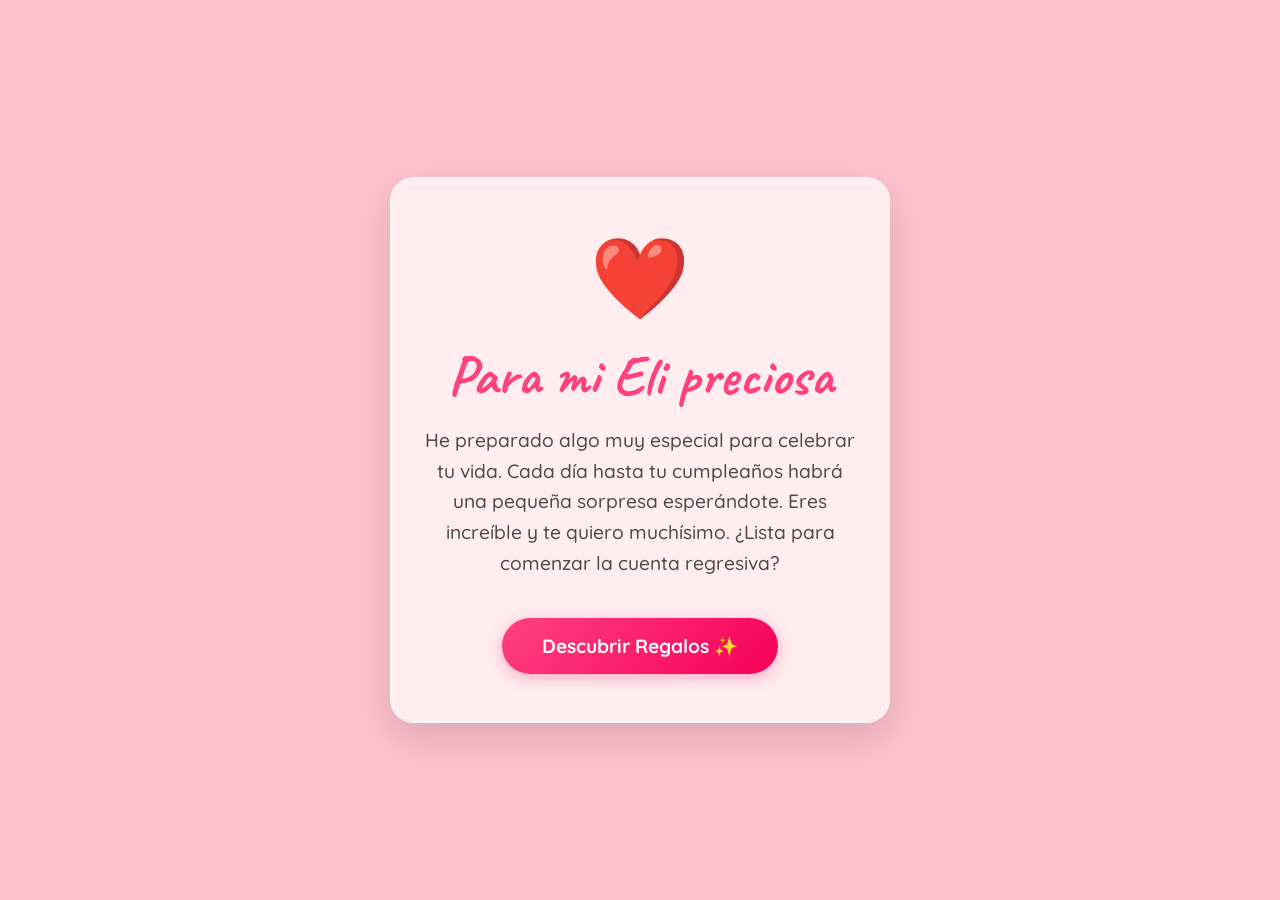
==== index.html @ b1d071a4 "feat: start of project and first gifts" ====
<!DOCTYPE html>
<html lang="es">
<head>
    <meta charset="UTF-8">
    <meta name="viewport" content="width=device-width, initial-scale=1.0">
    <title>Feliz Cumpleaños Eli</title>
    <!-- SEO Tags -->
    <meta name="description" content="Un hub de regalos digitales para celebrar el cumpleaños de Eli.">
    <!-- PWA Tags -->
    <link rel="manifest" href="manifest.json">
    <meta name="theme-color" content="#ffb6c1">
    <link rel="apple-touch-icon" href="icon-192.png">
    <!-- Google Fonts -->
    <link rel="preconnect" href="https://fonts.googleapis.com">
    <link rel="preconnect" href="https://fonts.gstatic.com" crossorigin>
    <link href="https://fonts.googleapis.com/css2?family=Caveat:wght@400;700&family=Quicksand:wght@300;500;700&display=swap" rel="stylesheet">
    <!-- CSS -->
    <link rel="stylesheet" href="styles.css">
</head>
<body>
    <!-- Modal de Bienvenida -->
    <div id="welcome-modal" class="modal-overlay">
        <div class="modal-content">
            <div class="heart-icon">❤️</div>
            <h1>Para mi Eli preciosa</h1>
            <p>He preparado algo muy especial para celebrar tu vida. Cada día hasta tu cumpleaños habrá una pequeña sorpresa esperándote. Eres increíble y te quiero muchísimo. ¿Lista para comenzar la cuenta regresiva?</p>
            <button id="start-btn">Descubrir Regalos ✨</button>
        </div>
    </div>

    <!-- Hub Principal -->
    <main id="main-hub" class="hidden">
        <div class="whiteboard">
            <!-- Decoraciones del Pizarrón -->
            <div class="decoration sticker-1">✨</div>
            <div class="decoration sticker-2">🎂</div>
            <div class="decoration magnet-1">⭐</div>
            <div class="decoration magnet-2">💖</div>
            <div class="decoration tape-1"></div>
            <div class="decoration tape-2"></div>
            
            <header class="hub-header">
                <h2>Cuenta regresiva para el cumpleaños de Eli</h2>
                <div id="main-countdown" class="countdown-display">
                    Faltan: 
                    <div class="time-block"><span id="days">00</span><small>días</small></div> :
                    <div class="time-block"><span id="hours">00</span><small>horas</small></div> :
                    <div class="time-block"><span id="minutes">00</span><small>minutos</small></div> :
                    <div class="time-block"><span id="seconds">00</span><small>segundos</small></div>
                    <div class="target-text">para tu cumpleaños</div>
                </div>
            </header>

            <div class="gifts-grid" id="gifts-grid">
                <!-- Los post-its se generan dinámicamente con JS -->
            </div>
        </div>
    </main>

    <!-- DEV CONTROLS: Descomenta esto para probar fechas -->
    
    <!-- <div id="dev-controls" style="position: fixed; bottom: 20px; left: 20px; background: rgba(255,255,255,0.9); padding: 15px; border-radius: 12px; z-index: 10000; box-shadow: 0 4px 15px rgba(0,0,0,0.2); border: 2px solid var(--primary);">
        <label for="time-slider" style="display: block; margin-bottom: 5px; font-weight: bold; font-size: 0.9rem; color: var(--text-dark);">Simulador de Tiempo:</label>
        <input type="range" id="time-slider" min="0" max="604800" value="0" style="width: 200px;">
        <div id="time-display" style="font-size: 0.8rem; margin-top: 5px; color: var(--text-dark); font-family: monospace;"></div>
    </div> -->
   

    <!-- JavaScript -->
    <script src="script.js"></script>
    <script>
        if ('serviceWorker' in navigator) {
            window.addEventListener('load', () => {
                navigator.serviceWorker.register('./sw.js').then((registration) => {
                    console.log('ServiceWorker registration successful with scope: ', registration.scope);
                }, (err) => {
                    console.log('ServiceWorker registration failed: ', err);
                });
            });
        }
    </script>
</body>
</html>
---- styles.css ----
:root {
    /* Color Palette */
    --bg-pink-light: #fff0f5;
    --bg-pink-pattern: #ffb6c1;
    --modal-bg: rgba(255, 192, 203, 0.95);
    --primary: #ff4081;
    --primary-hover: #f50057;
    --text-dark: #4a4a4a;
    --text-light: #ffffff;
    
    /* Whiteboard & Elements */
    --board-bg: #fafafa;
    --board-border: #e0e0e0;
    --postit-locked-bg: #f5f5f5;
    --postit-locked-text: #9e9e9e;
    
    /* Post-it Unlocked Colors (Vibrant Pastels) */
    --postit-1: #ffeb3b; /* Yellow */
    --postit-2: #7bff64; /* Teal */
    --postit-3: #ff80ab; /* Pink */
    --postit-4: #b388ff; /* Purple */
    --postit-5: #8c9eff; /* Blue */
    --postit-6: #ffd180; /* Orange */
    
    /* Typography */
    --font-heading: 'Caveat', cursive;
    --font-body: 'Quicksand', sans-serif;
    
    /* Effects */
    --shadow-soft: 0 8px 32px rgba(0, 0, 0, 0.08);
    --shadow-strong: 0 15px 40px rgba(0, 0, 0, 0.15);
    --glass-blur: blur(12px);
}

* {
    margin: 0;
    padding: 0;
    box-sizing: border-box;
}

body {
    font-family: var(--font-body);
    background-color: var(--bg-pink-light);
    /* Subtle dot pattern */
    background-image: radial-gradient(var(--bg-pink-pattern) 1.5px, transparent 1.5px);
    background-size: 30px 30px;
    color: var(--text-dark);
    min-height: 100vh;
    overflow-x: hidden;
    display: flex;
    flex-direction: column;
}

/* Utils */
.hidden {
    display: none !important;
}

.fade-in {
    animation: fadeIn 0.8s ease forwards;
}

@keyframes fadeIn {
    from { opacity: 0; transform: translateY(20px); }
    to { opacity: 1; transform: translateY(0); }
}

/* --- Modal Styles --- */
.modal-overlay {
    position: fixed;
    top: 0;
    left: 0;
    width: 100vw;
    height: 100vh;
    background-color: var(--modal-bg);
    display: flex;
    justify-content: center;
    align-items: center;
    z-index: 9999;
    transition: opacity 0.6s cubic-bezier(0.16, 1, 0.3, 1);
    backdrop-filter: var(--glass-blur);
    -webkit-backdrop-filter: var(--glass-blur);
}

.modal-overlay.fade-out {
    opacity: 0;
    pointer-events: none;
}

.modal-content {
    background: rgba(255, 255, 255, 0.7);
    border: 1px solid rgba(255, 255, 255, 0.8);
    box-shadow: var(--shadow-strong);
    border-radius: 24px;
    padding: 3rem 2rem;
    max-width: 500px;
    width: 90%;
    text-align: center;
    animation: popIn 0.8s cubic-bezier(0.34, 1.56, 0.64, 1);
}

@keyframes popIn {
    0% { transform: scale(0.8); opacity: 0; }
    100% { transform: scale(1); opacity: 1; }
}

.heart-icon {
    font-size: 5rem;
    margin-bottom: 1rem;
    animation: heartbeat 1.5s infinite;
}

@keyframes heartbeat {
    0% { transform: scale(1); }
    14% { transform: scale(1.15); }
    28% { transform: scale(1); }
    42% { transform: scale(1.15); }
    70% { transform: scale(1); }
}

.modal-content h1 {
    font-family: var(--font-heading);
    font-size: 3.5rem;
    color: var(--primary);
    margin-bottom: 1rem;
    line-height: 1.2;
}

.modal-content p {
    font-size: 1.2rem;
    font-weight: 500;
    line-height: 1.6;
    margin-bottom: 2.5rem;
    color: var(--text-dark);
}

button {
    font-family: var(--font-body);
    font-size: 1.2rem;
    font-weight: 700;
    color: var(--text-light);
    background: linear-gradient(135deg, var(--primary), var(--primary-hover));
    border: none;
    padding: 1rem 2.5rem;
    border-radius: 50px;
    cursor: pointer;
    box-shadow: 0 4px 15px rgba(255, 64, 129, 0.4);
    transition: all 0.3s cubic-bezier(0.25, 0.8, 0.25, 1);
    position: relative;
    overflow: hidden;
}

button::after {
    content: '';
    position: absolute;
    top: -50%;
    left: -50%;
    width: 200%;
    height: 200%;
    background: rgba(255, 255, 255, 0.2);
    transform: rotate(45deg);
    transition: all 0.3s ease;
    opacity: 0;
}

button:hover {
    transform: translateY(-3px);
    box-shadow: 0 8px 25px rgba(255, 64, 129, 0.6);
}

button:hover::after {
    opacity: 1;
    left: 100%;
}

/* --- Main Hub --- */
main {
    flex: 1;
    display: flex;
    justify-content: center;
    align-items: center;
    padding: 2rem;
    width: 100%;
}

.whiteboard {
    background-color: var(--board-bg);
    width: 100%;
    max-width: 1200px;
    min-height: 80vh;
    border-radius: 16px;
    position: relative;
    padding: 4rem 2rem;
    box-shadow: 
        inset 0 0 40px rgba(0,0,0,0.03), 
        var(--shadow-strong);
    border: 12px solid #fff;
    /* Simulated wood frame using border image */
    border-image: linear-gradient(to bottom right, #e0e0e0, #bdbdbd) 1;
}

/* Decorations (Emojis as stickers) */
.decoration {
    position: absolute;
    font-size: 2.5rem;
    user-select: none;
    pointer-events: none;
    filter: drop-shadow(2px 4px 6px rgba(0,0,0,0.15));
    z-index: 5;
}

.sticker-1 { top: -25px; left: -25px; font-size: 4.5rem; transform: rotate(-15deg); }
.sticker-2 { bottom: -20px; right: -20px; font-size: 4rem; transform: rotate(10deg); }
.magnet-1 { top: 30px; right: 40px; transform: rotate(5deg); }
.magnet-2 { bottom: 40px; left: 40px; transform: rotate(-10deg); }

/* Washi Tape effect */
.tape-1 {
    width: 120px;
    height: 35px;
    background-color: rgba(255, 192, 203, 0.6);
    top: -15px;
    left: 50%;
    transform: translateX(-50%) rotate(-2deg);
    border-radius: 2px;
    box-shadow: 0 1px 3px rgba(0,0,0,0.1);
    backdrop-filter: blur(2px);
}

.tape-2 {
    width: 100px;
    height: 30px;
    background-color: rgba(135, 206, 235, 0.5);
    bottom: -15px;
    left: 50%;
    transform: translateX(-50%) rotate(3deg);
    border-radius: 2px;
}

/* Header & Countdown */
.hub-header {
    text-align: center;
    margin-bottom: 4rem;
}

.hub-header h2 {
    font-family: var(--font-heading);
    font-size: 4rem;
    color: var(--primary);
    margin-bottom: 1.5rem;
    letter-spacing: 2px;
    text-shadow: 2px 2px 0px rgba(255, 64, 129, 0.1);
}

.countdown-display {
    display: inline-flex;
    align-items: center;
    gap: 0.5rem;
    background: rgba(255, 255, 255, 0.9);
    padding: 1.5rem 3rem;
    border-radius: 50px;
    box-shadow: var(--shadow-soft);
    border: 3px dashed var(--primary);
    font-size: 1.4rem;
    font-weight: 700;
    color: var(--text-dark);
    flex-wrap: wrap;
    justify-content: center;
}

.time-block {
    display: flex;
    flex-direction: column;
    align-items: center;
    margin: 0 0.5rem;
}

.time-block span {
    font-family: monospace;
    font-size: 2.5rem;
    color: var(--primary);
    line-height: 1;
}

.time-block small {
    font-size: 0.8rem;
    text-transform: uppercase;
    letter-spacing: 1px;
    color: #888;
    margin-top: 0.2rem;
}

.target-text {
    width: 100%;
    text-align: center;
    margin-top: 0.5rem;
    font-size: 1.2rem;
    color: #666;
}

/* Gifts Grid */
.gifts-grid {
    display: grid;
    grid-template-columns: repeat(auto-fit, minmax(240px, 1fr));
    gap: 4rem;
    justify-items: center;
    padding: 2rem 1rem;
}

/* Post-it Base */
.post-it {
    width: 240px;
    height: 240px;
    position: relative;
    padding: 2.5rem 1.5rem;
    display: flex;
    flex-direction: column;
    justify-content: center;
    align-items: center;
    text-align: center;
    border-radius: 2px 2px 20px 2px; /* Slight curl on bottom right */
    box-shadow: 3px 6px 15px rgba(0,0,0,0.1);
    transition: transform 0.4s cubic-bezier(0.175, 0.885, 0.32, 1.275), box-shadow 0.4s ease;
    transform: rotate(var(--rotation, 0deg));
}

.post-it:hover {
    z-index: 10;
    transform: rotate(0deg) scale(1.1) !important;
    box-shadow: var(--shadow-strong);
}

.pin {
    position: absolute;
    top: 8px;
    left: 50%;
    transform: translateX(-50%);
    font-size: 1.8rem;
    filter: drop-shadow(1px 2px 2px rgba(0,0,0,0.3));
    z-index: 2;
}

.post-it h3 {
    font-family: var(--font-heading);
    font-size: 2.5rem;
    margin-bottom: 1rem;
    color: #333;
}

/* Locked State */
.post-it.locked {
    background-color: var(--postit-locked-bg);
    color: var(--postit-locked-text);
    /* Soft pattern for locked state */
    background-image: repeating-linear-gradient(45deg, transparent, transparent 10px, rgba(0,0,0,0.02) 10px, rgba(0,0,0,0.02) 20px);
}

.post-it.locked h3 {
    color: #757575;
}

.status-container {
    display: flex;
    flex-direction: column;
    align-items: center;
    gap: 0.8rem;
}

.lock-icon {
    font-size: 2.5rem;
    opacity: 0.5;
    animation: float 3s ease-in-out infinite;
}

@keyframes float {
    0% { transform: translateY(0px); }
    50% { transform: translateY(-5px); }
    100% { transform: translateY(0px); }
}

.mini-countdown {
    font-family: monospace;
    font-size: 1.2rem;
    font-weight: 700;
    background: rgba(255, 255, 255, 0.8);
    color: #555;
    padding: 0.4rem 0.8rem;
    border-radius: 8px;
    box-shadow: inset 0 1px 3px rgba(0,0,0,0.1);
}

/* Unlocked State */
.post-it.unlocked {
    cursor: pointer;
}

/* Assign dynamic colors via nth-child */
.post-it.unlocked:nth-child(1) { background-color: var(--postit-1); }
.post-it.unlocked:nth-child(2) { background-color: var(--postit-2); }
.post-it.unlocked:nth-child(3) { background-color: var(--postit-3); }
.post-it.unlocked:nth-child(4) { background-color: var(--postit-4); }
.post-it.unlocked:nth-child(5) { background-color: var(--postit-5); }
.post-it.unlocked:nth-child(6) { background-color: var(--postit-6); }

.unlocked-content {
    animation: fadeIn 0.6s ease forwards;
    display: flex;
    flex-direction: column;
    align-items: center;
    gap: 1rem;
}

.unlocked-content h4 {
    font-size: 1.2rem;
    color: #333;
    font-weight: 700;
}

.gift-btn {
    display: inline-block;
    padding: 0.6rem 1.2rem;
    background: rgba(255,255,255,0.4);
    color: #222;
    text-decoration: none;
    border-radius: 20px;
    font-weight: 700;
    border: 2px solid rgba(0,0,0,0.1);
    transition: all 0.2s ease;
}

.gift-btn:hover {
    background: rgba(255,255,255,0.8);
    transform: scale(1.05);
}

/* Responsive */
@media (max-width: 800px) {
    .hub-header h2 { font-size: 3rem; }
    .countdown-display { padding: 1rem 1.5rem; }
    .time-block span { font-size: 2rem; }
    .whiteboard { border-width: 8px; padding: 3rem 1rem; }
}

@media (max-width: 480px) {
    .modal-content { padding: 2rem 1.5rem; }
    .modal-content h1 { font-size: 2.2rem; }
    .hub-header { margin-bottom: 2.5rem; }
    .hub-header h2 { font-size: 2.2rem; margin-bottom: 1rem; }
    
    .countdown-display { 
        padding: 1rem 0.5rem; 
        border-width: 2px;
        gap: 0.2rem;
    }
    .time-block { margin: 0 0.3rem; }
    .time-block span { font-size: 1.4rem; }
    .time-block small { font-size: 0.7rem; }
    .target-text { font-size: 1rem; }

    .whiteboard {
        padding: 2.5rem 0.5rem;
        border-width: 6px;
    }

    .gifts-grid { 
        display: flex;
        flex-direction: column;
        align-items: center;
        gap: 2rem;
        padding: 1rem 0;
    }

    .post-it {
        width: 280px;
        height: 220px;
        transform: rotate(0deg) !important; /* Elimina rotación para vista de lista limpia */
        margin: 0 auto;
        padding: 2rem 1.5rem;
    }

    .post-it:hover {
        transform: scale(1.05) !important;
    }

    .post-it h3 {
        font-size: 2.2rem;
    }

    /* Ajuste de decoraciones para evitar desbordamiento */
    .sticker-1 { top: -15px; left: -10px; font-size: 3rem; }
    .sticker-2 { bottom: -10px; right: -10px; font-size: 2.5rem; }
    .magnet-1 { right: 10px; top: 15px; }
    .magnet-2 { left: 10px; bottom: 20px; }
}
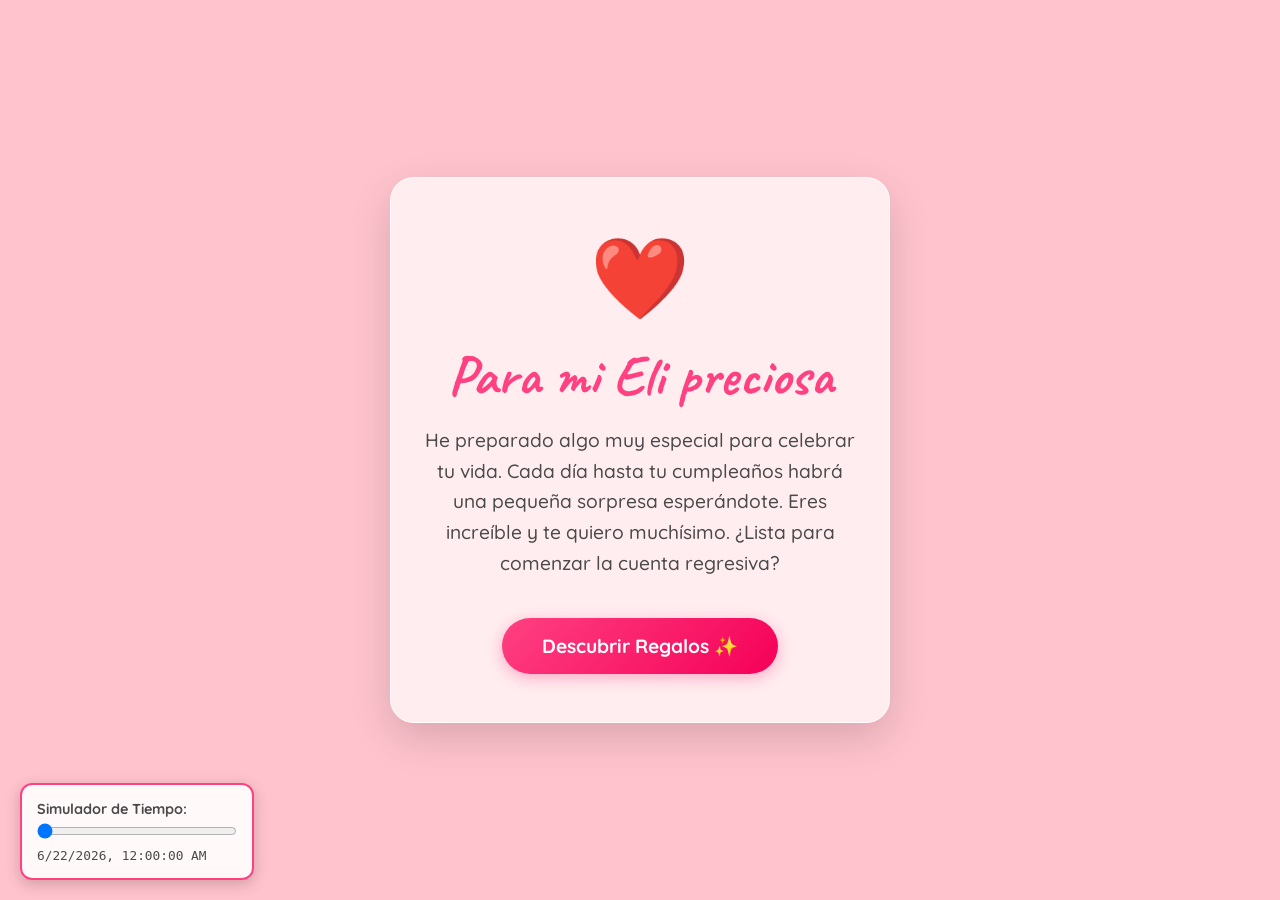
==== commit ee6a50d5: "feat: tulips field" ====
--- a/index.html
+++ b/index.html
@@ -59,11 +59,11 @@
 
     <!-- DEV CONTROLS: Descomenta esto para probar fechas -->
     
-    <!-- <div id="dev-controls" style="position: fixed; bottom: 20px; left: 20px; background: rgba(255,255,255,0.9); padding: 15px; border-radius: 12px; z-index: 10000; box-shadow: 0 4px 15px rgba(0,0,0,0.2); border: 2px solid var(--primary);">
+    <div id="dev-controls" style="position: fixed; bottom: 20px; left: 20px; background: rgba(255,255,255,0.9); padding: 15px; border-radius: 12px; z-index: 10000; box-shadow: 0 4px 15px rgba(0,0,0,0.2); border: 2px solid var(--primary);">
         <label for="time-slider" style="display: block; margin-bottom: 5px; font-weight: bold; font-size: 0.9rem; color: var(--text-dark);">Simulador de Tiempo:</label>
         <input type="range" id="time-slider" min="0" max="604800" value="0" style="width: 200px;">
         <div id="time-display" style="font-size: 0.8rem; margin-top: 5px; color: var(--text-dark); font-family: monospace;"></div>
-    </div> -->
+    </div>
    
 
     <!-- JavaScript -->
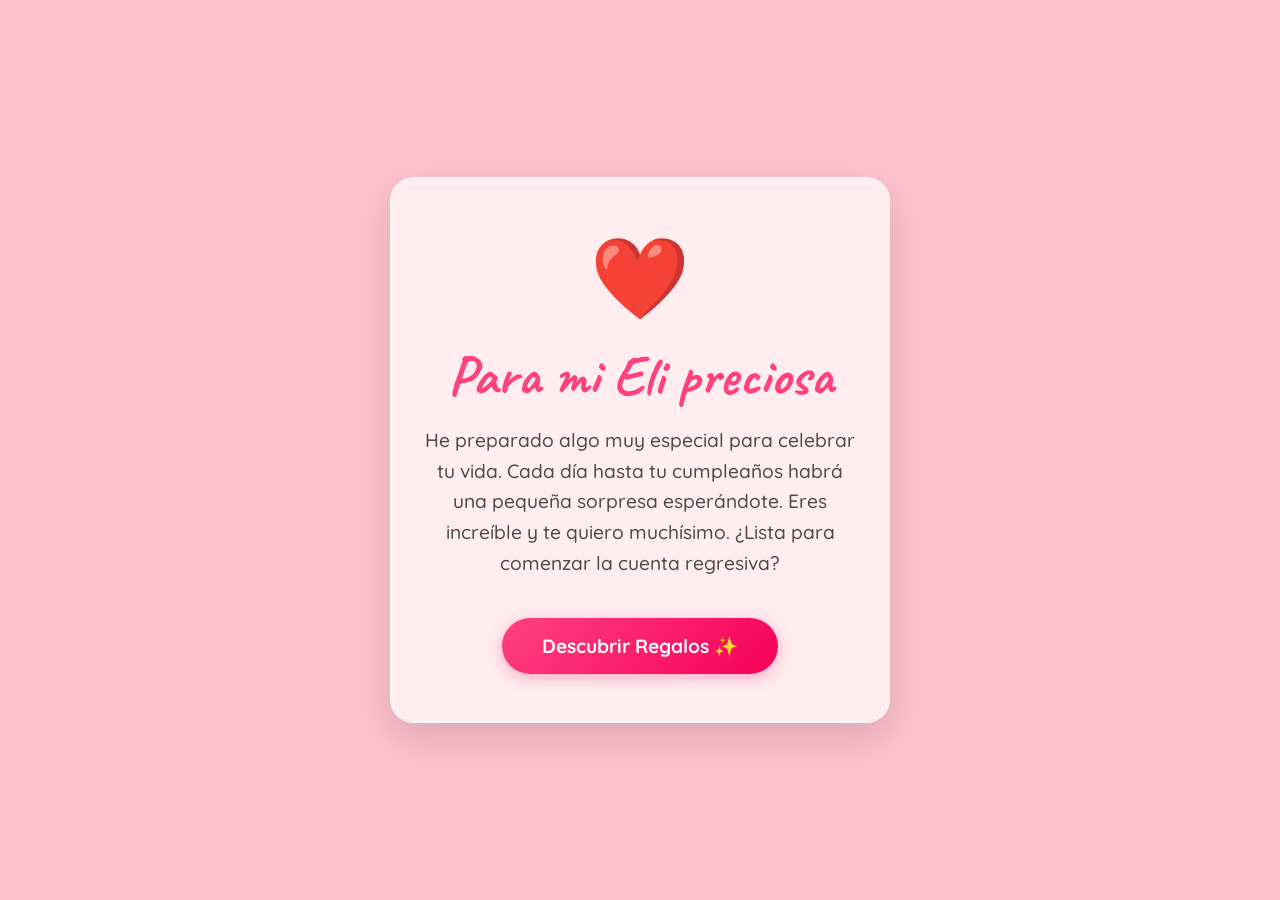
==== commit c611796a: "feat: hide slider" ====
--- a/index.html
+++ b/index.html
@@ -59,11 +59,11 @@
 
     <!-- DEV CONTROLS: Descomenta esto para probar fechas -->
     
-    <div id="dev-controls" style="position: fixed; bottom: 20px; left: 20px; background: rgba(255,255,255,0.9); padding: 15px; border-radius: 12px; z-index: 10000; box-shadow: 0 4px 15px rgba(0,0,0,0.2); border: 2px solid var(--primary);">
+    <!-- <div id="dev-controls" style="position: fixed; bottom: 20px; left: 20px; background: rgba(255,255,255,0.9); padding: 15px; border-radius: 12px; z-index: 10000; box-shadow: 0 4px 15px rgba(0,0,0,0.2); border: 2px solid var(--primary);">
         <label for="time-slider" style="display: block; margin-bottom: 5px; font-weight: bold; font-size: 0.9rem; color: var(--text-dark);">Simulador de Tiempo:</label>
         <input type="range" id="time-slider" min="0" max="604800" value="0" style="width: 200px;">
         <div id="time-display" style="font-size: 0.8rem; margin-top: 5px; color: var(--text-dark); font-family: monospace;"></div>
-    </div>
+    </div> -->
    
 
     <!-- JavaScript -->
